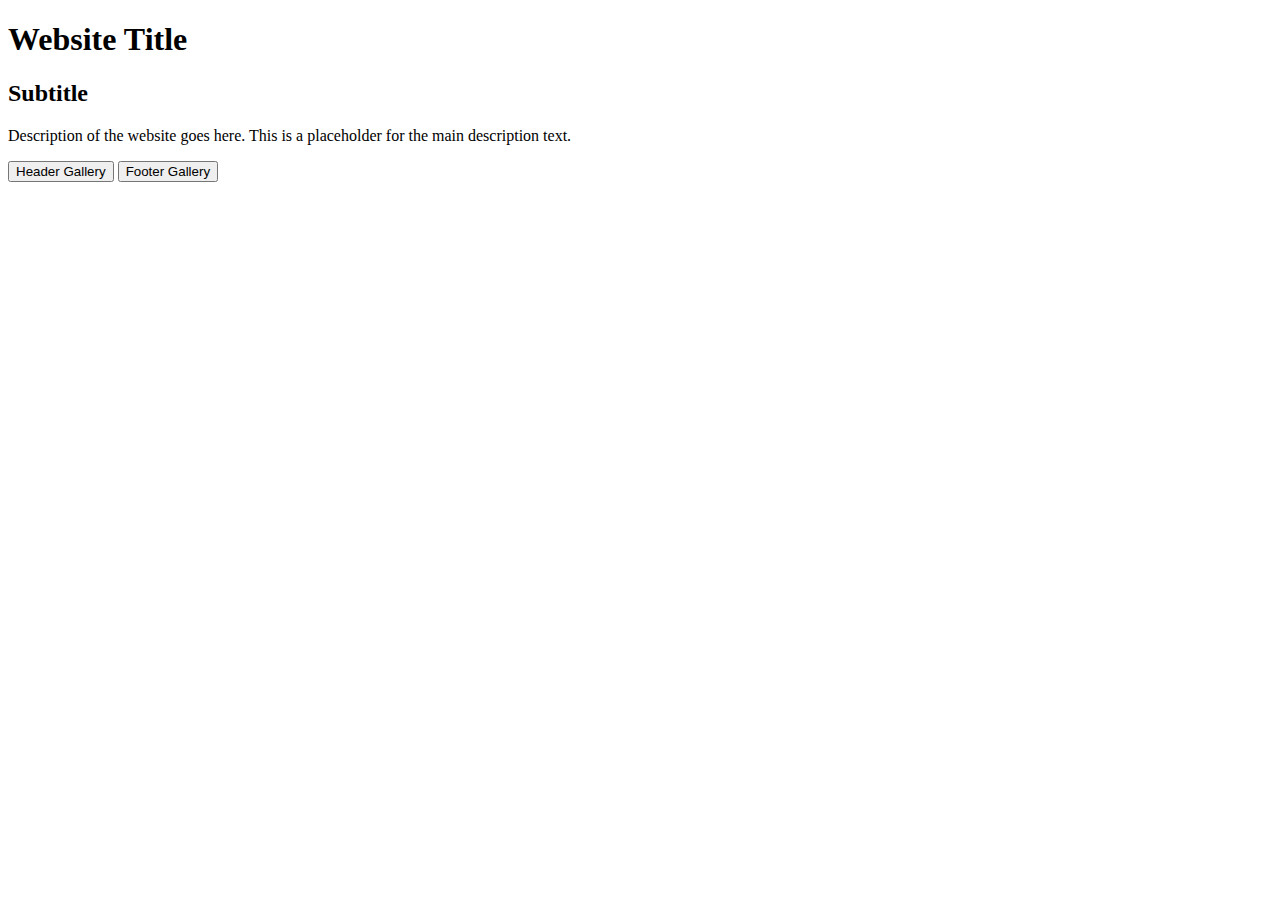
==== index.html @ 666f7b5e "first commit" ====
<!DOCTYPE html>
<html lang="en">
<head>
    <meta charset="UTF-8">
    <meta name="viewport" content="width=device-width, initial-scale=1.0">
    <title>Main Page</title>
    <link rel="stylesheet" href="/assets/css/style.css">
</head>
<body>
    <header>
        <h1>Website Title</h1>
        <h2>Subtitle</h2>
        <p>Description of the website goes here. This is a placeholder for the main description text.</p>
        <nav>
            <button onclick="location.href='/pages/header-gallery'">Header Gallery</button>
            <button onclick="location.href='/pages/footer-gallery'">Footer Gallery</button>
        </nav>
    </header>
   
</body>
</html>
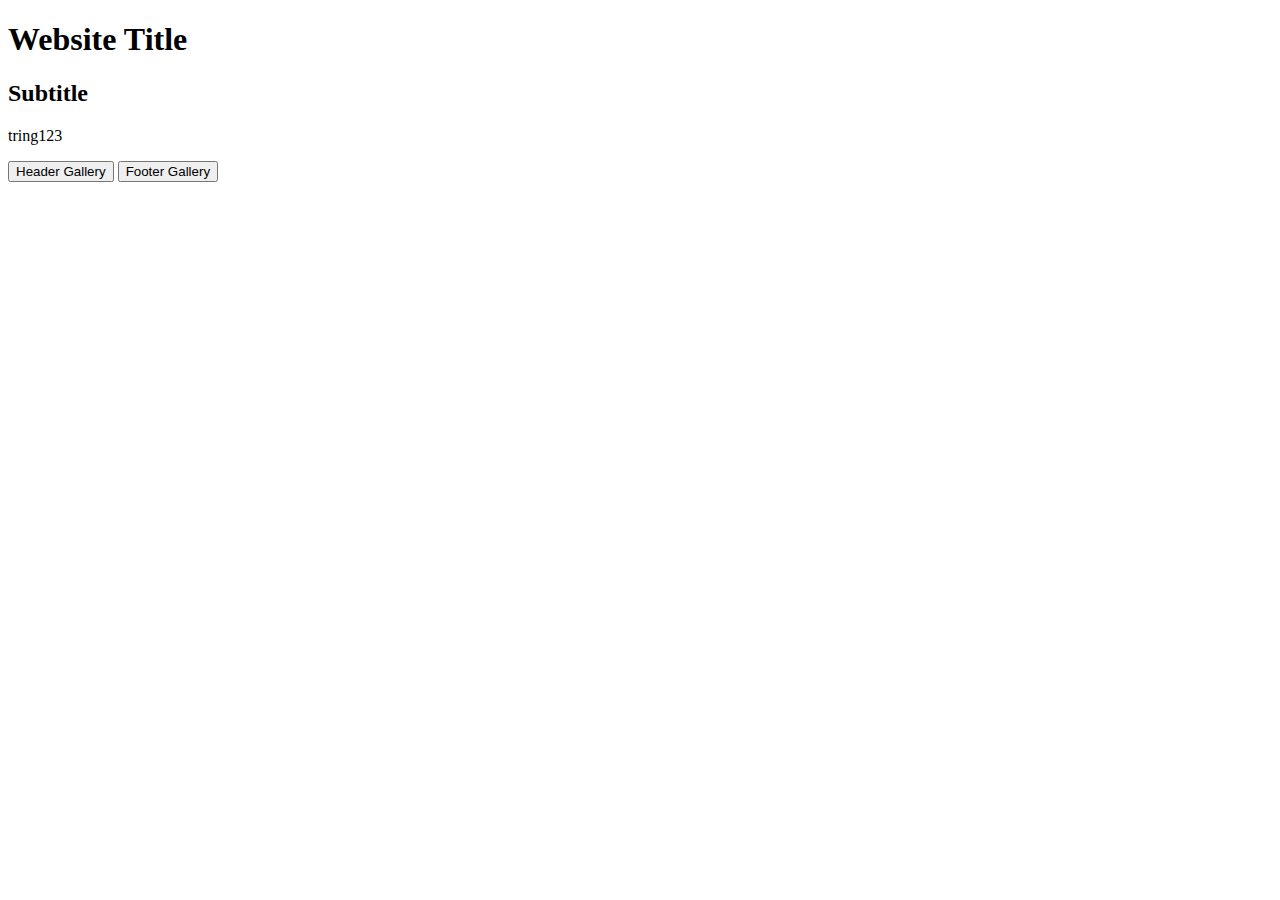
==== commit ad592d1e: "1233333345" ====
--- a/index.html
+++ b/index.html
@@ -10,10 +10,10 @@
     <header>
         <h1>Website Title</h1>
         <h2>Subtitle</h2>
-        <p>Description of the website goes here. This is a placeholder for the main description text.</p>
+        <p>tring123</p>
         <nav>
-            <button onclick="location.href='/pages/header-gallery'">Header Gallery</button>
-            <button onclick="location.href='/pages/footer-gallery'">Footer Gallery</button>
+            <button onclick="location.href='./pages/header-gallery'">Header Gallery</button>
+            <button onclick="location.href='./pages/footer-gallery'">Footer Gallery</button>
         </nav>
     </header>
    
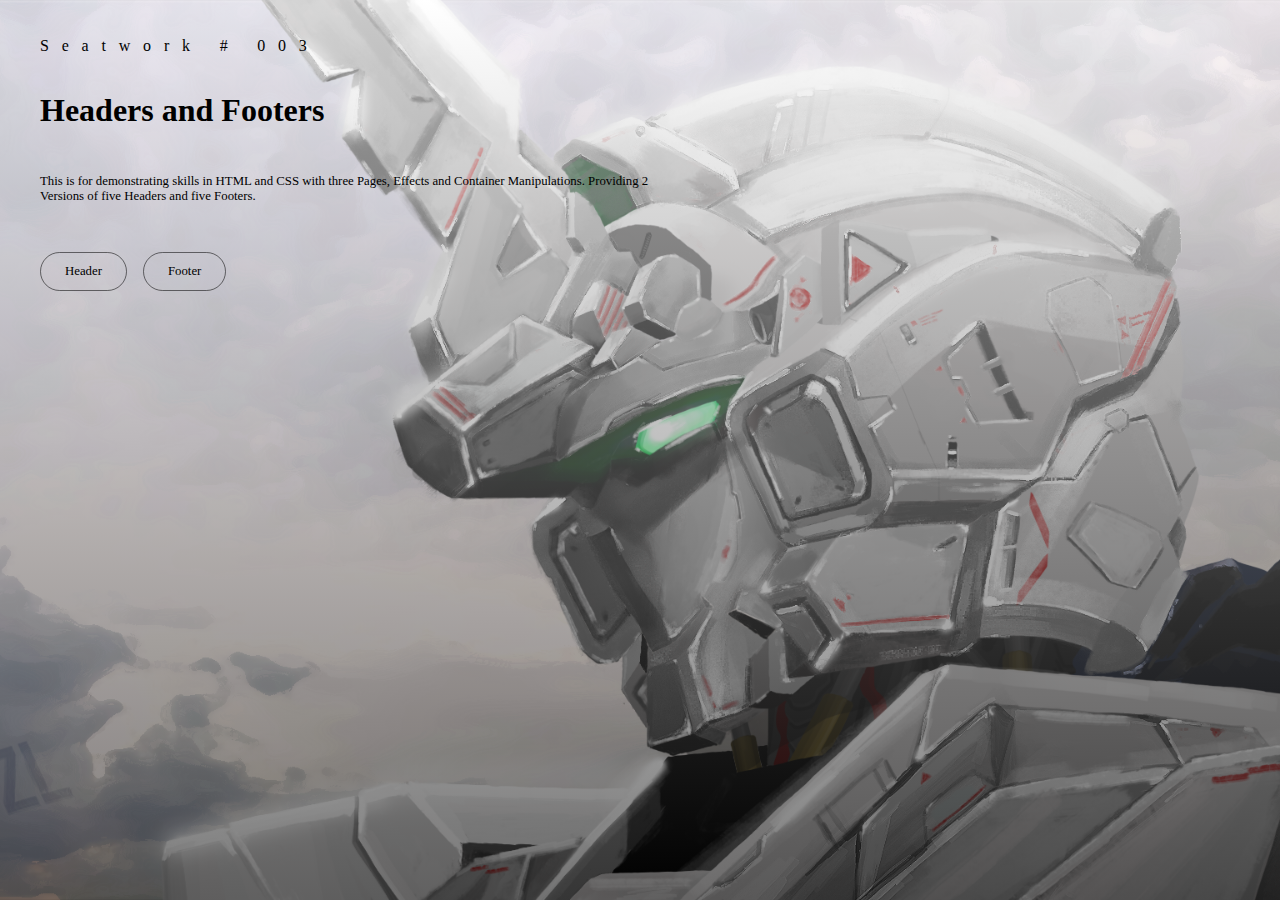
==== commit a07599bc: "sigh" ====
--- a/index.html
+++ b/index.html
@@ -4,18 +4,35 @@
     <meta charset="UTF-8">
     <meta name="viewport" content="width=device-width, initial-scale=1.0">
     <title>Main Page</title>
-    <link rel="stylesheet" href="/assets/css/style.css">
+    <link rel="stylesheet" href="./assets/css/style.css">
 </head>
 <body>
-    <header>
-        <h1>Website Title</h1>
-        <h2>Subtitle</h2>
-        <p>tring123</p>
-        <nav>
-            <button onclick="location.href='./pages/header-gallery'">Header Gallery</button>
-            <button onclick="location.href='./pages/footer-gallery'">Footer Gallery</button>
-        </nav>
-    </header>
+    <div class="container">
+        <div class="gundam">
+         
+         
+        </div>
+        <div class="background">
+         
+        </div>
+        <div class="content">
+          <h3 class="subtitle">Seatwork # 003</h3>
+          <h1 class="title">Headers and Footers</h1>
+          <p class="description">
+            This is for demonstrating skills in HTML and CSS with three Pages,
+            Effects and Container Manipulations. Providing 2 Versions of
+            five Headers and  five Footers.
+          </p>
+          <nav>
+            <a href="./pages/header-gallery/index.html" class="button header"
+              >Header</a
+            >
+            <a href="./pages/footer-gallery/index.html" class="button footer"
+              >Footer</a
+            >
+          </nav>
+        </div>
+      </div>
    
 </body>
 </html>--- a/assets/css/style.css
+++ b/assets/css/style.css
@@ -0,0 +1,70 @@
+body{
+    background-image: linear-gradient(rgba(255, 255, 255, 0.5), rgba(0, 0, 0, 0.5)), url('./../img/1283296.png');
+   background-position: center;
+   background-size:cover;
+   background-attachment: fixed;
+
+   .container {
+    display: flex;
+    align-items:flex-start;
+    
+    height: 100vh;
+    width: 900px;
+    padding: clamp(0, 1vw, 5vw);
+    word-wrap: break-word;
+    
+    & > .content {
+      width: 70%;
+      padding: clamp(.3rem, 1vw, 2rem) clamp(2rem, 1vw, 7rem);
+      display: flex;
+      flex-direction: column;
+      & > h3.subtitle {
+        font-size: clamp(1rem, 1vw, 2rem );
+        font-weight: 100;
+        letter-spacing: clamp(.3rem, 1vw, 1rem);
+        margin-bottom: 1rem;
+      }
+  
+      & > h1.title {
+        font-size: clamp(2rem, 1vw, 5rem);
+        margin-bottom: 2rem;
+      }
+  
+      & > p.description {
+        font-size: clamp(.6rem, 1vw, 1.2rem);
+        margin-bottom: 3rem;
+      }
+  
+      & > nav {
+        display: flex;
+        gap: 1rem;
+        width: fit-content;
+  
+        &:hover > :not(:hover) {
+          opacity: 0.6;
+        }
+  
+        & > a {
+          border: rgba(0, 0, 0, 0.534) 1px solid;
+          border-radius: 25px;
+          padding: 0.7rem 1.5rem;
+          text-decoration: none;
+          color: rgb(0, 0, 0);
+          font-weight: 500;
+          transition: all 0.2s ease;
+          font-size: clamp(.8rem, 1vw, 1.2rem);
+  
+          &:hover {
+            transform: translate(-0.3rem, -0.3rem);
+            filter: drop-shadow(0.3rem 0.3rem white);
+            background-color: rgb(121, 255, 181);
+          }
+
+          }
+  
+          
+        }
+      }
+    }
+  }
+  